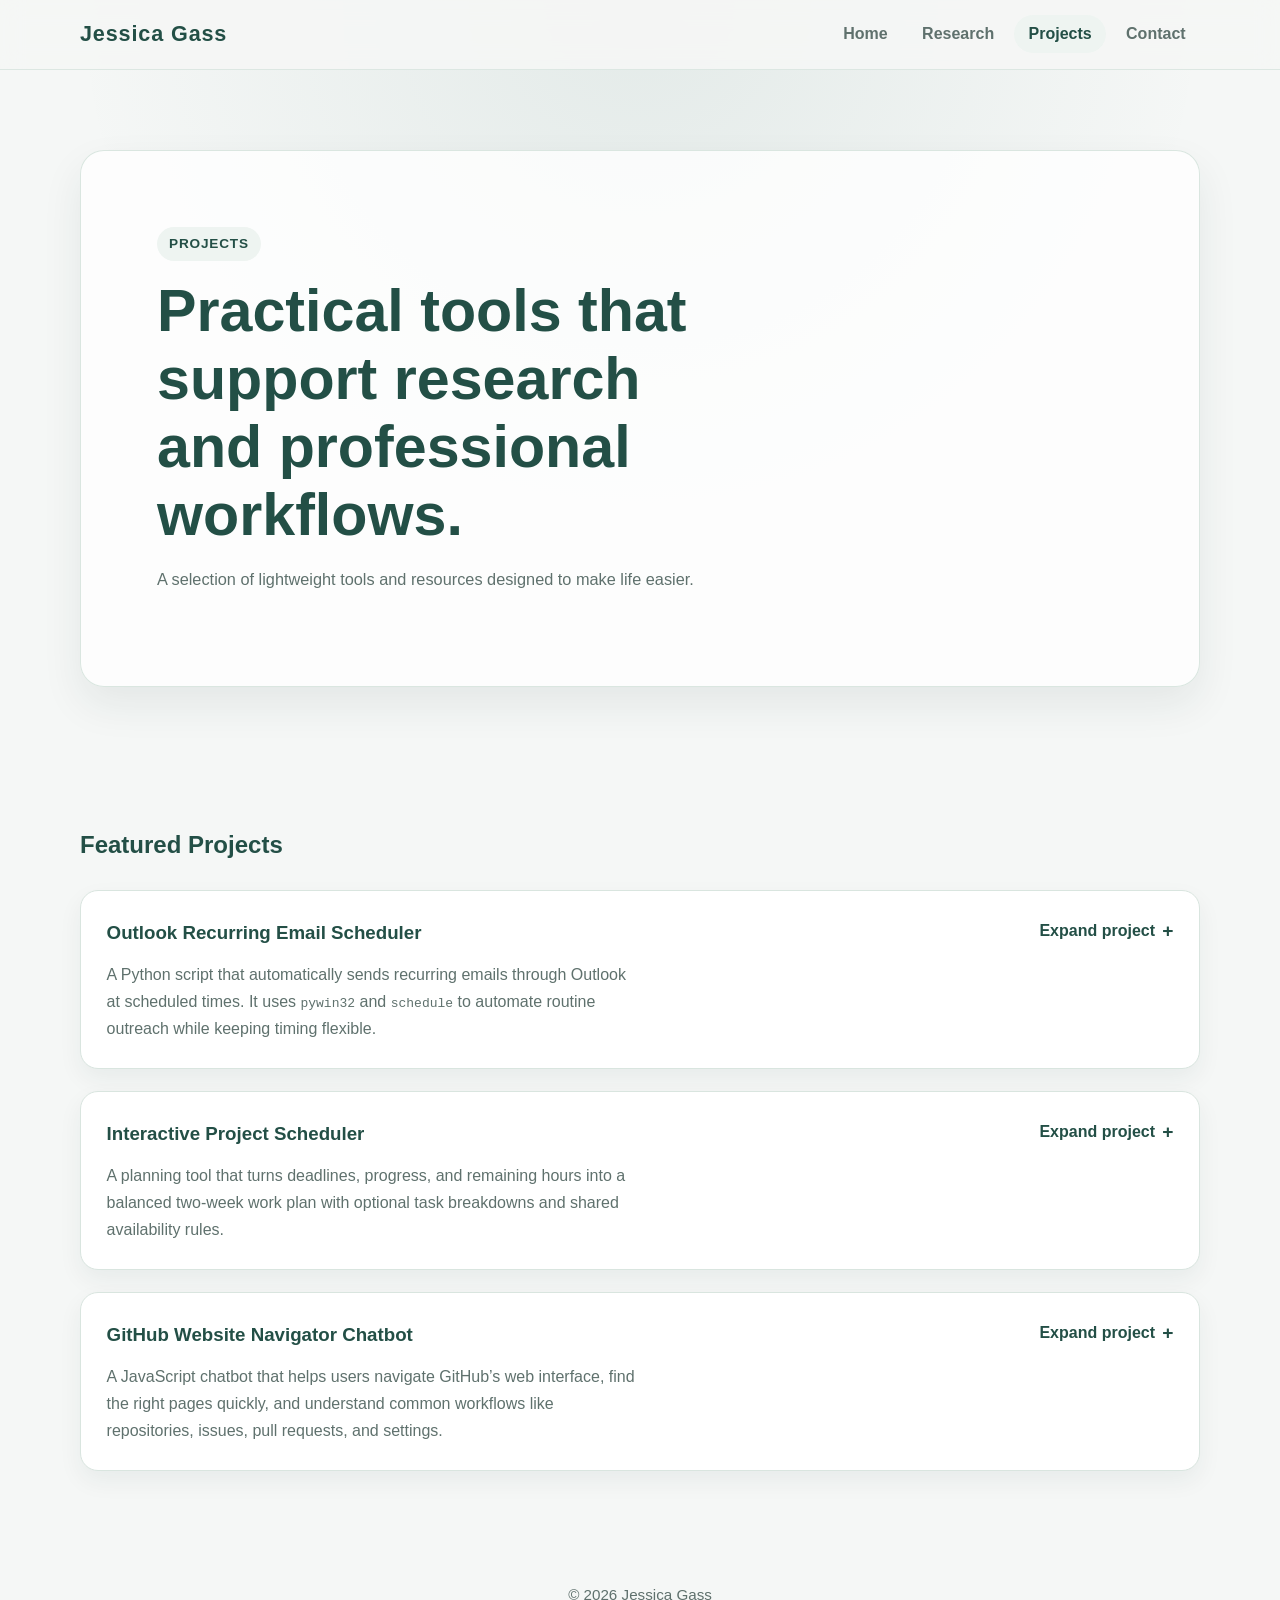
==== projects.html @ f466e1c6 "Replace volunteer chatbot with GitHub navigation chatbot" ====
<!DOCTYPE html>
<html lang="en">
<head>
  <meta charset="UTF-8">
  <meta name="viewport" content="width=device-width, initial-scale=1.0">
  <title>Jessica Gass | Projects</title>
  <link rel="stylesheet" href="styles.css">
</head>
<body>

  <header>
    <nav class="navbar">
      <h1 class="logo">Jessica Gass</h1>
      <ul class="nav-links">
        <li><a href="index.html">Home</a></li>
        <li><a href="research.html">Research</a></li>
        <li><a href="projects.html" class="active">Projects</a></li>
        <li><a href="index.html#contact">Contact</a></li>
      </ul>
    </nav>
  </header>

  <main>
    <section class="hero page-hero">
      <div class="section-inner">
        <div class="hero-panel">
          <span class="eyebrow">Projects</span>
          <h2>Practical tools that support research and professional workflows.</h2>
          <p>
            A selection of lightweight tools and resources designed to make life easier.
          </p>
        </div>
      </div>
    </section>

    <section class="highlights">
      <div class="section-inner">
        <h2>Featured Projects</h2>
        <div class="cards project-showcase">
          <details class="card project-card">
            <summary class="project-card-summary">
              <div>
                <h3>Outlook Recurring Email Scheduler</h3>
                <p>
                  A Python script that automatically sends recurring emails through Outlook at scheduled times. 
                  It uses <code>pywin32</code> and <code>schedule</code> to automate routine outreach while keeping timing flexible.
                </p>
              </div>
              <span class="project-card-toggle" aria-hidden="true">Expand project</span>
            </summary>

            <div class="project-card-body">
              <div class="inline-actions">
                <button class="button" id="download-btn">Download Code</button>
              </div>

              <details class="project-details">
                <summary>Instructions for full automation</summary>
                <ol>
                  <li>Open Task Scheduler.</li>
                  <li>Create a basic task.</li>
                  <li>Choose a trigger such as <em>At log on</em> or <em>Daily</em>.</li>
                  <li>Select <em>Start a program</em> as the action.</li>
                  <li>Set the program to <code>python.exe</code>.</li>
                  <li>Provide <code>C:\path\to\outlook_scheduler.py</code> as the argument.</li>
                  <li>Set <code>C:\path\to\</code> as the start-in directory.</li>
                </ol>
              </details>

              <details class="project-details">
                <summary>Scheduling options and adjustments</summary>
                <p>You can adjust when the script sends emails and who receives them:</p>
                <ul>
                  <li><strong>Daily at 9:00 AM:</strong> <code>schedule.every().day.at("09:00").do(send_outlook_email)</code></li>
                  <li><strong>Weekly:</strong> <code>schedule.every().monday.at("10:30").do(send_outlook_email)</code></li>
                  <li><strong>Every 2 hours:</strong> <code>schedule.every(2).hours.do(send_outlook_email)</code></li>
                  <li><strong>Multiple recipients:</strong> <code>mail.To = "a@example.com; b@example.com"</code></li>
                </ul>
              </details>
            </div>
          </details>
          <details class="card project-card scheduler-card">
            <summary class="project-card-summary">
              <div>
                <h3>Interactive Project Scheduler</h3>
                <p>
                  A planning tool that turns deadlines, progress, and remaining hours into a balanced two-week work plan with optional task breakdowns and shared availability rules.
                </p>
              </div>
              <span class="project-card-toggle" aria-hidden="true">Expand project</span>
            </summary>

            <div class="project-card-body scheduler-card-body">
              <div id="project-scheduler" class="panel scheduler-panel">
                <div class="scheduler-header">
                  <h2>Build a balanced project plan</h2>
                  <p class="lead">
                    Enter a deadline, progress, and total hours to spread the remaining work as evenly as possible across the days leading up to the deadline. Detailed step entries are optional.
                  </p>
                </div>

                <div class="scheduler-settings" aria-labelledby="scheduler-settings-title">
                  <div>
                    <h3 id="scheduler-settings-title">Shared availability settings</h3>
                    <p class="scheduler-settings-copy">Set these once and they will apply to every project you add to the schedule.</p>
                  </div>
                  <form id="scheduleSettingsForm" class="scheduler-form scheduler-settings-form">
                    <label>Rest Days (comma separated weekdays)
                      <input type="text" id="restDays" name="restDays" placeholder="Saturday, Sunday">
                    </label>
                    <label>Meeting-Heavy Days (comma separated weekdays)
                      <input type="text" id="meetingDays" name="meetingDays" placeholder="Monday, Wednesday">
                    </label>
                    <div class="inline-actions scheduler-form-full">
                      <button type="submit" class="button-secondary">Save Availability</button>
                    </div>
                  </form>
                </div>

                <form id="projectForm" class="scheduler-form">
                  <label>Project Name
                    <input type="text" id="projectName" name="projectName" required>
                  </label>
                  <label>Stage (0-100%)
                    <input type="number" id="projectStage" name="projectStage" min="0" max="100" required>
                  </label>
                  <label>Deadline
                    <input type="date" id="deadline" name="deadline" required>
                  </label>
                  <label>Importance (1-5)
                    <input type="number" id="importance" name="importance" min="1" max="5" required>
                  </label>
                  <label>Total Project Time (hours)
                    <input type="number" id="totalHours" name="totalHours" min="0.5" step="0.5" required>
                  </label>
                  <label class="scheduler-form-full">Optional Steps (comma separated, format Step:hours)
                    <input type="text" id="steps" name="steps" placeholder="Research:4, Draft:6, Revise:2">
                  </label>
                  <div class="inline-actions scheduler-form-full">
                    <button type="submit" class="button">Add Project</button>
                  </div>
                </form>

                <div class="scheduler-legend scheduler-form-full" aria-label="Scheduler day weights">
                  <span><strong>Rest days:</strong> no new work is assigned.</span>
                  <span><strong>Meeting-heavy days:</strong> lighter workloads receive about half-capacity assignments.</span>
                </div>

                <div class="schedule-actions">
                  <button type="button" class="button-secondary" id="saveScheduleBtn">Save Schedule</button>
                  <button type="button" class="button-secondary" id="downloadScheduleBtn">Download Schedule</button>
                  <button type="button" class="button-secondary" id="resetScheduleBtn">Reset Scheduler</button>
                </div>

                <div id="schedulerStatus" class="scheduler-status" aria-live="polite">
                  Add a project to generate a two-week task schedule.
                </div>
                <div id="calendar" class="cards scheduler-calendar" aria-live="polite"></div>
              </div>
            </div>
          </details>

          <details class="card project-card volunteer-chatbot-card">
            <summary class="project-card-summary">
              <div>
                <h3>GitHub Website Navigator Chatbot</h3>
                <p>
                  A JavaScript chatbot that helps users navigate GitHub’s web interface, find the right pages quickly, and understand common workflows like repositories, issues, pull requests, and settings.
                </p>
              </div>
              <span class="project-card-toggle" aria-hidden="true">Expand project</span>
            </summary>

            <div class="project-card-body volunteer-chatbot-body">
              <div class="panel volunteer-chatbot-panel">
                <h2>Ask the GitHub Navigator chatbot</h2>
                <p class="lead">
                  Ask where to click on GitHub.com for common tasks. The chatbot gives concise navigation steps and links to relevant GitHub pages and docs.
                </p>

                <div class="chatbox-shell" role="region" aria-label="GitHub Navigator Chat">
                  <div class="chatbox-header">
                    <span class="chatbox-indicator" aria-hidden="true"></span>
                    <div>
                      <p class="chatbox-title">GitHub Navigator</p>
                      <p class="chatbox-subtitle">Online now</p>
                    </div>
                  </div>

                  <div id="volunteerChatLog" class="volunteer-chat-log" aria-live="polite"></div>

                  <form id="volunteerChatForm" class="volunteer-chat-form">
                    <label for="volunteerChatInput" class="visually-hidden">Your message</label>
                    <input
                      id="volunteerChatInput"
                      name="volunteerChatInput"
                      type="text"
                      placeholder="Type your message..."
                      autocomplete="off"
                      required
                    >
                    <div class="inline-actions chatbox-actions">
                      <button type="submit" class="button">Send</button>
                      <button type="button" id="volunteerChatReset" class="button-secondary">Clear</button>
                    </div>
                  </form>
                  </div>
              </div>
            </div>
          </details>
        </div>
      </div>
    </section>
  </main>

  <footer>
    <div class="footer-inner">
      <p>© 2026 Jessica Gass</p>
    </div>
  </footer>

  <script>
    const code = `
python -m pip install pywin32 schedule
import win32com.client
import schedule
import time
from datetime import datetime

def send_outlook_email():
    try:
        outlook = win32com.client.Dispatch("Outlook.Application")
        mail = outlook.CreateItem(0)
        mail.To = "recipient@example.com"
        mail.CC = ""
        mail.Subject = "Scheduled Outlook Email"
        mail.Body = (
            "Hello,\n\n"
            "This is a recurring scheduled email sent via Python and Outlook.\n\n"
            f"Sent at: {datetime.now()}\n\n"
            "Best regards,"
        )
        mail.Send()
        print(f"Email sent successfully at {datetime.now()}")
    except Exception as e:
        print("Error sending email:", e)

schedule.every().day.at("09:00").do(send_outlook_email)
print("Outlook email scheduler started...")
while True:
    schedule.run_pending()
    time.sleep(30)
    `;

    const STORAGE_KEY = "jessica-project-scheduler";
    const DEFAULT_SETTINGS = {
      restDaysInput: "",
      meetingDaysInput: "",
      restDays: [],
      meetingDays: [],
    };

    const downloadBtn = document.getElementById("download-btn");
    const projectForm = document.getElementById("projectForm");
    const scheduleSettingsForm = document.getElementById("scheduleSettingsForm");
    const restDaysInput = document.getElementById("restDays");
    const meetingDaysInput = document.getElementById("meetingDays");
    const saveScheduleBtn = document.getElementById("saveScheduleBtn");
    const downloadScheduleBtn = document.getElementById("downloadScheduleBtn");
    const resetScheduleBtn = document.getElementById("resetScheduleBtn");
    const calendarEl = document.getElementById("calendar");
    const schedulerStatus = document.getElementById("schedulerStatus");
    const volunteerChatForm = document.getElementById("volunteerChatForm");
    const volunteerChatInput = document.getElementById("volunteerChatInput");
    const volunteerChatLog = document.getElementById("volunteerChatLog");
    const volunteerChatResetBtn = document.getElementById("volunteerChatReset");
    const MS_PER_DAY = 1000 * 60 * 60 * 24;
    const WEEKDAY_INDEX = {
      sunday: 0,
      sun: 0,
      monday: 1,
      mon: 1,
      tuesday: 2,
      tue: 2,
      tues: 2,
      wednesday: 3,
      wed: 3,
      thursday: 4,
      thu: 4,
      thurs: 4,
      friday: 5,
      fri: 5,
      saturday: 6,
      sat: 6,
    };

    let projects = [];
    let scheduleSettings = { ...DEFAULT_SETTINGS };
    let latestSchedule = [];
    let latestSummary = null;

    downloadBtn.addEventListener("click", () => {
      const blob = new Blob([code], { type: "text/x-python" });
      const url = URL.createObjectURL(blob);
      const a = document.createElement("a");
      a.href = url;
      a.download = "outlook_email_scheduler.py";
      document.body.appendChild(a);
      a.click();
      document.body.removeChild(a);
      URL.revokeObjectURL(url);
    });

    scheduleSettingsForm.addEventListener("submit", (event) => {
      event.preventDefault();
      applySettingsFromInputs();
      persistSchedulerState();
      renderCalendar();
    });

    projectForm.addEventListener("submit", (event) => {
      event.preventDefault();

      const name = document.getElementById("projectName").value.trim();
      const stage = Number(document.getElementById("projectStage").value);
      const deadline = document.getElementById("deadline").value;
      const importance = Number(document.getElementById("importance").value);
      const totalHours = Number(document.getElementById("totalHours").value);
      const stepsInput = document.getElementById("steps").value.trim();
      const parsedSteps = parseSteps(stepsInput, totalHours);

      projects.push({
        id: crypto.randomUUID(),
        name,
        stage,
        deadline,
        importance,
        totalHours,
        steps: parsedSteps,
      });

      projectForm.reset();
      persistSchedulerState();
      renderCalendar();
    });

    saveScheduleBtn.addEventListener("click", () => {
      persistSchedulerState();
      renderCalendar("Schedule saved in this browser.");
    });

    downloadScheduleBtn.addEventListener("click", () => {
      if (!latestSchedule.length || !latestSummary) {
        renderCalendar("Add at least one project before downloading the schedule.");
        return;
      }

      persistSchedulerState();
      downloadScheduleFile();
      renderCalendar("Schedule downloaded successfully.");
    });

    resetScheduleBtn.addEventListener("click", () => {
      resetScheduler();
    });

    const volunteerChatOpeners = [
      "Hey! I’m GitHub Navigator 👋 Ask me where to click on GitHub.com and I’ll map out the fastest path.",
      "Try prompts like: 'How do I open pull requests?', 'Where are repository settings?', or 'How can I find Actions logs?'.",
    ];

    const githubDocsHome = { label: "GitHub Docs", url: "https://docs.github.com" };
    const githubNavigatorKnowledge = [
      {
        keywords: ["repository", "repo", "code tab", "default branch"],
        answer: "Open a repository, then use the top tabs: Code, Issues, Pull requests, Actions, Projects, Security, and Insights.",
        paths: [
          { label: "Your repositories", url: "https://github.com/repositories" },
          { label: "Managing a repository", url: "https://docs.github.com/repositories" },
        ],
      },
      {
        keywords: ["issue", "issues", "bug", "ticket"],
        answer: "Go to the repository > Issues tab > New issue. You can apply labels, assignees, milestones, and templates from the sidebar.",
        paths: [
          { label: "Issues quickstart", url: "https://docs.github.com/issues/tracking-your-work-with-issues/quickstart" },
          { label: "GitHub Issues", url: "https://github.com/issues" },
        ],
      },
      {
        keywords: ["pull request", "pr", "merge"],
        answer: "Open your repo > Pull requests > New pull request, choose base/compare branches, then create and review checks before merging.",
        paths: [
          { label: "Creating a pull request", url: "https://docs.github.com/pull-requests/collaborating-with-pull-requests/proposing-changes-to-your-work-with-pull-requests/creating-a-pull-request" },
          { label: "Pull requests dashboard", url: "https://github.com/pulls" },
        ],
      },
      {
        keywords: ["actions", "workflow", "ci", "logs", "run"],
        answer: "Use the Actions tab inside a repository to view workflow runs, open a run, and inspect each job’s logs and artifacts.",
        paths: [
          { label: "GitHub Actions docs", url: "https://docs.github.com/actions" },
          { label: "Actions dashboard", url: "https://github.com/actions" },
        ],
      },
      {
        keywords: ["branch", "branches", "create branch", "switch branch"],
        answer: "In the repo Code tab, click the branch selector near the file list, then create or switch branches from the dropdown.",
        paths: [
          { label: "About branches", url: "https://docs.github.com/repositories/configuring-branches-and-merges-in-your-repository/managing-branches-in-your-repository/about-branches" },
        ],
      },
      {
        keywords: ["settings", "permissions", "collaborator", "access", "teams"],
        answer: "Go to the repository > Settings. For access control, open Collaborators & teams (or Manage access depending on repo type).",
        paths: [
          { label: "Repository settings", url: "https://docs.github.com/repositories/managing-your-repositorys-settings-and-features" },
        ],
      },
      {
        keywords: ["profile", "account", "avatar", "bio"],
        answer: "Click your profile photo (top-right) to open account menus. Visit Your profile to edit your bio, pinned repos, and activity overview.",
        paths: [
          { label: "Your profile", url: "https://github.com/settings/profile" },
          { label: "Personal settings", url: "https://github.com/settings" },
        ],
      },
      {
        keywords: ["notification", "notifications", "watch", "inbox"],
        answer: "Use the Notifications inbox to track mentions, reviews, and subscribed updates. Filter by reason to reduce noise.",
        paths: [
          { label: "Notifications inbox", url: "https://github.com/notifications" },
          { label: "Notifications docs", url: "https://docs.github.com/account-and-profile/managing-subscriptions-and-notifications-on-github" },
        ],
      },
    ];

    function createVolunteerReply(text, sources = [], actions = []) {
      return { text, sources, actions };
    }

    function appendVolunteerChatMessage(role, content) {
      const message = document.createElement("div");
      message.className = `volunteer-chat-message ${role}`;
      const roleLabel = role === "bot" ? "GitHub Navigator" : "You";

      const author = document.createElement("span");
      author.className = "volunteer-chat-author";
      author.textContent = roleLabel;

      const body = document.createElement("p");
      body.className = "volunteer-chat-text";
      const payload = typeof content === "string" ? createVolunteerReply(content) : content;
      body.textContent = payload.text;

      message.append(author, body);

      if (role === "bot" && payload.actions?.length) {
        const opportunityList = document.createElement("ul");
        opportunityList.className = "volunteer-opportunity-links";

        payload.actions.forEach((action, index) => {
          const item = document.createElement("li");
          item.textContent = `${index + 1}) ${action}`;
          opportunityList.appendChild(item);
        });

        message.append(opportunityList);
      }

      if (role === "bot" && payload.sources?.length) {
        const sourceWrapper = document.createElement("p");
        sourceWrapper.className = "volunteer-chat-text";
        sourceWrapper.append("Source: ");

        payload.sources.forEach((source, index) => {
          const link = document.createElement("a");
          link.href = source.url;
          link.target = "_blank";
          link.rel = "noopener noreferrer";
          link.textContent = source.label;
          sourceWrapper.append(link);

          if (index < payload.sources.length - 1) {
            sourceWrapper.append(", ");
          }
        });

        message.append(sourceWrapper);
      }
      volunteerChatLog.appendChild(message);
      volunteerChatLog.scrollTop = volunteerChatLog.scrollHeight;
    }

    function getVolunteerBotReply(question) {
      const input = question.toLowerCase();
      const matches = githubNavigatorKnowledge.filter((entry) =>
        entry.keywords.some((keyword) => input.includes(keyword))
      );
      const sourceLinks = buildGitHubSources(input, matches);

      if (!matches.length) {
        return createVolunteerReply(
          "I can help you navigate GitHub.com. Tell me your goal (for example: open issues, create a PR, find Actions logs, edit profile, or manage repository settings).",
          [githubDocsHome, ...sourceLinks],
          [
            "Open github.com and sign in.",
            "Use the top search bar to locate the repository or user.",
            "Use repository tabs (Code, Issues, Pull requests, Actions, Settings) to complete your task.",
          ]
        );
      }

      return createVolunteerReply(
        matches.map((entry) => entry.answer).join(" "),
        sourceLinks,
        buildGitHubActionSteps(input, matches[0])
      );
    }

    function buildGitHubActionSteps(input, match) {
      const repoHint = extractRepoHint(input);
      const repoStep = repoHint
        ? `Open repository: ${repoHint}.`
        : "Open the target repository from search or your profile.";

      const baseSteps = [
        "Sign in at github.com.",
        repoStep,
      ];

      if (!match) {
        return [...baseSteps, "Use the tab that matches your task (Issues, Pull requests, Actions, or Settings)."];
      }

      if (match.keywords.includes("issue")) {
        return [...baseSteps, "Open the Issues tab.", "Click New issue and complete the template."];
      }
      if (match.keywords.includes("pull request")) {
        return [...baseSteps, "Open Pull requests.", "Click New pull request and choose base/compare branches."];
      }
      if (match.keywords.includes("actions")) {
        return [...baseSteps, "Open Actions.", "Select a workflow run to inspect job logs."];
      }
      if (match.keywords.includes("settings")) {
        return [...baseSteps, "Open Settings.", "Choose the specific settings section from the left sidebar."];
      }
      return [...baseSteps, "Use the appropriate repository tab to continue the workflow."];
    }

    function buildGitHubSources(input, matches) {
      const searchText = normalizeSearchTerms(input);
      const repoHint = extractRepoHint(input);
      const encodedSearch = encodeURIComponent(repoHint || searchText);
      const links = [
        githubDocsHome,
        { label: "GitHub Search", url: `https://github.com/search?q=${encodedSearch}&type=repositories` },
      ];

      matches.forEach((match) => {
        (match.paths || []).forEach((path) => {
          if (!links.some((existing) => existing.url === path.url)) {
            links.push(path);
          }
        });
      });

      return links;
    }

    function normalizeSearchTerms(rawQuestion) {
      const cleaned = (rawQuestion || "")
        .toLowerCase()
        .replace(/[^a-z0-9\s]/g, " ")
        .replace(/\s+/g, " ")
        .trim();
      return cleaned || "github navigation";
    }

    function extractRepoHint(input) {
      const locationPattern = /\b(?:repo|repository)\s+([a-z0-9._-]+\/[a-z0-9._-]+)\b/i;
      const match = input.match(locationPattern);
      return match ? match[1].trim().replace(/\s+/g, " ") : "";
    }

    function resetVolunteerChat() {
      volunteerChatLog.innerHTML = "";
      volunteerChatOpeners.forEach((message) => appendVolunteerChatMessage("bot", message));
    }

    volunteerChatForm.addEventListener("submit", (event) => {
      event.preventDefault();
      const question = volunteerChatInput.value.trim();

      if (!question) {
        return;
      }

      appendVolunteerChatMessage("user", question);
      appendVolunteerChatMessage("bot", getVolunteerBotReply(question));
      volunteerChatInput.value = "";
      volunteerChatInput.focus();
    });

    volunteerChatResetBtn.addEventListener("click", () => {
      resetVolunteerChat();
      volunteerChatInput.focus();
    });

    function parseWeekdays(value) {
      if (!value) {
        return [];
      }

      return [...new Set(value
        .split(",")
        .map((entry) => WEEKDAY_INDEX[entry.trim().toLowerCase()])
        .filter((day) => Number.isInteger(day)))];
    }

    function applySettingsFromInputs() {
      const normalizedRestDays = parseWeekdays(restDaysInput.value.trim());
      const normalizedMeetingDays = parseWeekdays(meetingDaysInput.value.trim())
        .filter((day) => !normalizedRestDays.includes(day));

      scheduleSettings = {
        restDaysInput: restDaysInput.value.trim(),
        meetingDaysInput: meetingDaysInput.value.trim(),
        restDays: normalizedRestDays,
        meetingDays: normalizedMeetingDays,
      };
    }

    function parseSteps(stepsInput, totalHours) {
      if (!stepsInput) {
        return [{ id: crypto.randomUUID(), desc: "General project work", time: totalHours, completed: false }];
      }

      const parsed = stepsInput
        .split(",")
        .map((entry) => {
          const [desc, time] = entry.split(":");
          return {
            id: crypto.randomUUID(),
            desc: (desc || "Planning task").trim(),
            time: Math.max(Number(time) || 0, 0),
            completed: false,
          };
        })
        .filter((step) => step.desc);

      const totalStepHours = parsed.reduce((sum, step) => sum + step.time, 0);

      if (!parsed.length || totalStepHours <= 0) {
        return [{ id: crypto.randomUUID(), desc: "General project work", time: totalHours, completed: false }];
      }

      return parsed;
    }

    function prioritizeProjects() {
      const today = startOfDay(new Date());

      return projects
        .map((project) => {
          const deadlineDate = startOfDay(new Date(`${project.deadline}T00:00:00`));
          const remainingHours = roundHours(project.totalHours * ((100 - project.stage) / 100));
          const completionBoost = 1 + (project.stage / 100);
          const urgencyDays = Math.max(Math.ceil((deadlineDate - today) / MS_PER_DAY) + 1, 1);
          const urgencyBoost = 1 / urgencyDays;
          const availableDays = buildEligibleDays(today, deadlineDate).filter((day) => day.weight > 0);
          const availableWeight = roundHours(availableDays.reduce((sum, day) => sum + day.weight, 0));
          const capacityPressure = availableWeight > 0 ? remainingHours / availableWeight : Number.POSITIVE_INFINITY;
          const priorityScore = roundHours(
            (project.importance * 5) +
            (completionBoost * 4) +
            (urgencyBoost * 30) +
            (capacityPressure * 6)
          );

          return {
            ...project,
            deadlineDate,
            urgencyDays,
            remainingHours,
            availableDays,
            availableWeight,
            priorityScore,
          };
        })
        .sort((a, b) => b.priorityScore - a.priorityScore);
    }

    function buildEligibleDays(today, deadlineDate) {
      const effectiveDeadline = deadlineDate < today ? today : deadlineDate;
      const days = [];

      for (let cursor = new Date(today); cursor <= effectiveDeadline; cursor = new Date(cursor.getTime() + MS_PER_DAY)) {
        const date = startOfDay(cursor);
        const weekday = date.getDay();
        const isRestDay = scheduleSettings.restDays.includes(weekday);
        const isMeetingDay = !isRestDay && scheduleSettings.meetingDays.includes(weekday);

        days.push({
          date,
          weight: isRestDay ? 0 : isMeetingDay ? 0.5 : 1,
          isRestDay,
          isMeetingDay,
        });
      }

      return days;
    }

    function startOfDay(date) {
      const copy = new Date(date);
      copy.setHours(0, 0, 0, 0);
      return copy;
    }

    function roundHours(value) {
      return Math.round(value * 100) / 100;
    }

    function formatHours(value) {
      return Number.isInteger(value) ? `${value}` : value.toFixed(2).replace(/0+$/, "").replace(/\.$/, "");
    }

    function formatDate(date) {
      return date.toLocaleDateString(undefined, {
        weekday: "short",
        month: "short",
        day: "numeric",
      });
    }

    function buildSchedule(sortedProjects) {
      const today = startOfDay(new Date());
      const schedule = Array.from({ length: 14 }, (_, offset) => ({
        date: startOfDay(new Date(today.getTime() + (offset * MS_PER_DAY))),
        tasks: [],
        notes: [],
      }));

      sortedProjects.forEach((project) => {
        if (project.remainingHours <= 0) {
          return;
        }

        if (!project.availableDays.length) {
          return;
        }

        const scheduleByDay = new Map(schedule.map((day) => [day.date.getTime(), day]));
        const weightedDays = project.availableDays.filter((day) => day.weight > 0 && scheduleByDay.has(day.date.getTime()));
        const allVisibleDays = buildEligibleDays(today, project.deadlineDate).filter((day) => scheduleByDay.has(day.date.getTime()));

        allVisibleDays.forEach((day) => {
          const target = scheduleByDay.get(day.date.getTime());
          if (!target) {
            return;
          }

          if (day.isRestDay && !target.notes.includes("Rest day")) {
            target.notes.push("Rest day");
          } else if (day.isMeetingDay && !target.notes.includes("Meeting-heavy day")) {
            target.notes.push("Meeting-heavy day");
          }
        });

        if (!weightedDays.length) {
          const lastVisibleDay = allVisibleDays[allVisibleDays.length - 1];
          if (lastVisibleDay) {
            const target = scheduleByDay.get(lastVisibleDay.date.getTime());
            target?.notes.push(`${project.name}: No working time available before the deadline.`);
          }
          return;
        }

        const openSteps = project.steps.filter((step) => !step.completed);
        const fallbackSteps = openSteps.length
          ? openSteps
          : [{ id: `${project.id}-remaining`, desc: "General project work", time: project.totalHours, completed: false }];
        const totalOpenWeight = fallbackSteps.reduce((sum, step) => sum + (step.time || 1), 0) || fallbackSteps.length;

        const stepQueues = fallbackSteps.map((step) => ({
          stepId: step.id,
          desc: step.desc,
          remaining: roundHours(project.remainingHours * ((step.time || 1) / totalOpenWeight)),
          completed: step.completed,
        }));

        normalizeStepQueue(stepQueues, project.remainingHours);

        const totalWeight = weightedDays.reduce((sum, day) => sum + day.weight, 0);
        const dayAllocations = weightedDays.map((day) => ({
          ...day,
          plannedHours: roundHours((project.remainingHours * day.weight) / totalWeight),
        }));
        normalizeDayAllocations(dayAllocations, project.remainingHours);

        dayAllocations.forEach((day) => {
          const scheduleDay = scheduleByDay.get(day.date.getTime());
          if (!scheduleDay || day.plannedHours <= 0) {
            return;
          }

          let remainingForDay = day.plannedHours;

          while (remainingForDay > 0.001) {
            const nextStep = stepQueues.find((step) => step.remaining > 0.001);
            if (!nextStep) {
              break;
            }

            const allocation = roundHours(Math.min(nextStep.remaining, remainingForDay));
            scheduleDay.tasks.push({
              projectId: project.id,
              stepId: nextStep.stepId,
              label: `${project.name}: ${nextStep.desc}`,
              hours: allocation,
              completed: nextStep.completed,
            });

            nextStep.remaining = roundHours(nextStep.remaining - allocation);
            remainingForDay = roundHours(remainingForDay - allocation);
          }
        });

        const remainingUnscheduled = roundHours(stepQueues.reduce((sum, step) => sum + step.remaining, 0));
        if (remainingUnscheduled > 0.001) {
          const finalDay = scheduleByDay.get(weightedDays[weightedDays.length - 1].date.getTime());
          finalDay?.notes.push(`${project.name}: ${formatHours(remainingUnscheduled)}h could not be scheduled before the deadline.`);
        }
      });

      return schedule;
    }

    function normalizeStepQueue(stepQueues, targetHours) {
      const assigned = roundHours(stepQueues.reduce((sum, step) => sum + step.remaining, 0));
      let delta = roundHours(targetHours - assigned);
      let index = 0;

      while (Math.abs(delta) > 0.001 && stepQueues.length) {
        const step = stepQueues[index % stepQueues.length];
        const adjustment = Math.min(0.01, Math.abs(delta));

        if (delta > 0) {
          step.remaining = roundHours(step.remaining + adjustment);
          delta = roundHours(delta - adjustment);
        } else if (step.remaining >= adjustment) {
          step.remaining = roundHours(step.remaining - adjustment);
          delta = roundHours(delta + adjustment);
        }

        index += 1;
      }
    }

    function normalizeDayAllocations(dayAllocations, targetHours) {
      const assigned = roundHours(dayAllocations.reduce((sum, day) => sum + day.plannedHours, 0));
      let delta = roundHours(targetHours - assigned);
      let index = 0;

      while (Math.abs(delta) > 0.001 && dayAllocations.length) {
        const day = dayAllocations[index % dayAllocations.length];
        const adjustment = Math.min(0.01, Math.abs(delta));

        if (delta > 0) {
          day.plannedHours = roundHours(day.plannedHours + adjustment);
          delta = roundHours(delta - adjustment);
        } else if (day.plannedHours >= adjustment) {
          day.plannedHours = roundHours(day.plannedHours - adjustment);
          delta = roundHours(delta + adjustment);
        }

        index += 1;
      }
    }

    function toggleTask(projectId, stepId) {
      const project = projects.find((item) => item.id === projectId);
      if (!project) {
        return;
      }

      const step = project.steps.find((item) => item.id === stepId);
      if (!step) {
        return;
      }

      step.completed = !step.completed;
      persistSchedulerState();
      renderCalendar();
    }

    function buildStatusMessage(summary, flashMessage = "") {
      const baseMessage = summary
        ? `${summary.projectCount} project${summary.projectCount === 1 ? "" : "s"} scheduled with ${formatHours(summary.totalRemaining)} remaining hour${summary.totalRemaining === 1 ? "" : "s"} planned before each deadline. ${summary.constrainedProjects.length ? `${summary.constrainedProjects.length} project${summary.constrainedProjects.length === 1 ? " is" : "s are"} capacity-constrained by meeting-heavy or rest-day settings.` : ""}`.trim()
        : "Add a project to generate a two-week task schedule.";

      return flashMessage ? `${flashMessage} ${baseMessage}` : baseMessage;
    }

    function renderCalendar(flashMessage = "") {
      calendarEl.innerHTML = "";

      if (!projects.length) {
        latestSchedule = [];
        latestSummary = null;
        schedulerStatus.textContent = buildStatusMessage(null, flashMessage);
        return;
      }

      const sortedProjects = prioritizeProjects();
      const totalRemaining = roundHours(sortedProjects.reduce((sum, project) => sum + project.remainingHours, 0));
      const schedule = buildSchedule(sortedProjects);
      const constrainedProjects = sortedProjects.filter((project) => project.availableWeight < project.remainingHours && project.remainingHours > 0);

      latestSchedule = schedule;
      latestSummary = {
        projectCount: projects.length,
        totalRemaining,
        constrainedProjects,
      };

      schedulerStatus.textContent = buildStatusMessage(latestSummary, flashMessage);

      schedule.forEach((day) => {
        const dayEl = document.createElement("article");
        dayEl.className = "card schedule-day";

        const heading = document.createElement("strong");
        heading.className = "schedule-day-title";
        heading.textContent = formatDate(day.date);
        dayEl.appendChild(heading);

        const totalDayHours = roundHours(day.tasks.reduce((sum, task) => sum + task.hours, 0));
        const subheading = document.createElement("p");
        subheading.className = "schedule-day-hours";
        subheading.textContent = day.tasks.length
          ? `${formatHours(totalDayHours)} hour${totalDayHours === 1 ? "" : "s"} planned`
          : "No planned work.";
        dayEl.appendChild(subheading);

        if (day.notes.length) {
          const notes = document.createElement("ul");
          notes.className = "schedule-notes";
          day.notes.forEach((note) => {
            const item = document.createElement("li");
            item.textContent = note;
            notes.appendChild(item);
          });
          dayEl.appendChild(notes);
        }

        if (!day.tasks.length) {
          const emptyState = document.createElement("p");
          emptyState.className = "schedule-empty";
          emptyState.textContent = "No scheduled steps.";
          dayEl.appendChild(emptyState);
        } else {
          day.tasks.forEach((task) => {
            const taskEl = document.createElement("button");
            taskEl.type = "button";
            taskEl.className = "task-pill";
            taskEl.textContent = `${task.label} (${formatHours(task.hours)}h)`;
            taskEl.setAttribute("aria-pressed", String(task.completed));
            taskEl.addEventListener("click", () => toggleTask(task.projectId, task.stepId));

            if (task.completed) {
              taskEl.classList.add("completed");
            }

            dayEl.appendChild(taskEl);
          });
        }

        calendarEl.appendChild(dayEl);
      });
    }

    function persistSchedulerState() {
      const state = {
        settings: {
          restDaysInput: scheduleSettings.restDaysInput,
          meetingDaysInput: scheduleSettings.meetingDaysInput,
        },
        projects,
      };

      localStorage.setItem(STORAGE_KEY, JSON.stringify(state));
    }

    function resetScheduler() {
      projects = [];
      scheduleSettings = { ...DEFAULT_SETTINGS };
      latestSchedule = [];
      latestSummary = null;
      projectForm.reset();
      scheduleSettingsForm.reset();
      applySettingsFromInputs();
      localStorage.removeItem(STORAGE_KEY);
      renderCalendar("Scheduler reset. Add a project to build a new plan.");
    }

    function restoreSchedulerState() {
      const savedState = localStorage.getItem(STORAGE_KEY);
      if (!savedState) {
        applySettingsFromInputs();
        return;
      }

      try {
        const parsedState = JSON.parse(savedState);
        const savedSettings = parsedState.settings || {};
        projects = Array.isArray(parsedState.projects) ? parsedState.projects : [];
        restDaysInput.value = savedSettings.restDaysInput || "";
        meetingDaysInput.value = savedSettings.meetingDaysInput || "";
        applySettingsFromInputs();
      } catch (error) {
        projects = [];
        restDaysInput.value = "";
        meetingDaysInput.value = "";
        applySettingsFromInputs();
      }
    }

    function buildDownloadContents() {
      const availability = [
        `Rest days: ${scheduleSettings.restDaysInput || "None"}`,
        `Meeting-heavy days: ${scheduleSettings.meetingDaysInput || "None"}`,
      ];

      const projectSummary = projects.length
        ? projects.map((project) => `- ${project.name} | deadline ${project.deadline} | ${formatHours(roundHours(project.totalHours * ((100 - project.stage) / 100)))}h remaining`).join("\n")
        : "No projects saved.";

      const scheduleLines = latestSchedule.map((day) => {
        const taskLines = day.tasks.length
          ? day.tasks.map((task) => `  - ${task.label} (${formatHours(task.hours)}h${task.completed ? ", completed" : ""})`).join("\n")
          : "  - No scheduled steps.";
        const noteLines = day.notes.length
          ? `\n  Notes: ${day.notes.join("; ")}`
          : "";

        return `${formatDate(day.date)}\n${taskLines}${noteLines}`;
      }).join("\n\n");

      return [
        "Jessica Gass Project Schedule",
        "",
        ...availability,
        "",
        "Projects:",
        projectSummary,
        "",
        "Two-week schedule:",
        scheduleLines,
      ].join("\n");
    }

    function downloadScheduleFile() {
      const blob = new Blob([buildDownloadContents()], { type: "text/plain;charset=utf-8" });
      const url = URL.createObjectURL(blob);
      const link = document.createElement("a");
      link.href = url;
      link.download = "project-schedule.txt";
      document.body.appendChild(link);
      link.click();
      document.body.removeChild(link);
      URL.revokeObjectURL(url);
    }

    restoreSchedulerState();
    renderCalendar(projects.length ? "Saved schedule restored." : "");
    resetVolunteerChat();
  </script>

</body>
</html>
---- styles.css ----
:root {
  --bg: #f5f7f6;
  --surface: #ffffff;
  --surface-alt: #eef4f1;
  --text: #1f2d2a;
  --muted: #5f716d;
  --primary: #2f6b5f;
  --primary-dark: #234f46;
  --border: #d9e5df;
  --shadow: 0 18px 40px rgba(25, 51, 45, 0.08);
  --shadow-soft: 0 10px 24px rgba(25, 51, 45, 0.06);
  --radius: 18px;
  --max-width: 1120px;
}

* {
  box-sizing: border-box;
}

html {
  scroll-behavior: smooth;
}

body {
  margin: 0;
  font-family: Inter, "Segoe UI", Arial, Helvetica, sans-serif;
  line-height: 1.7;
  color: var(--text);
  background:
    radial-gradient(circle at top, rgba(47, 107, 95, 0.09), transparent 32%),
    var(--bg);
}

a {
  color: var(--primary);
}

img {
  max-width: 100%;
}

header {
  position: sticky;
  top: 0;
  z-index: 10;
  backdrop-filter: blur(12px);
  background: rgba(245, 247, 246, 0.9);
  border-bottom: 1px solid rgba(217, 229, 223, 0.9);
}

.navbar,
.section-inner,
.footer-inner {
  width: min(calc(100% - 2rem), var(--max-width));
  margin: 0 auto;
}

.navbar {
  display: flex;
  justify-content: space-between;
  align-items: center;
  gap: 1rem;
  padding: 1rem 0;
}

.logo {
  margin: 0;
  color: var(--primary-dark);
  font-size: 1.35rem;
  letter-spacing: 0.04em;
}

.nav-links {
  list-style: none;
  display: flex;
  flex-wrap: wrap;
  gap: 0.35rem;
  margin: 0;
  padding: 0;
}

.nav-links a {
  text-decoration: none;
  color: var(--muted);
  font-weight: 600;
  padding: 0.65rem 0.9rem;
  border-radius: 999px;
  transition: background-color 0.2s ease, color 0.2s ease;
}

.nav-links a:hover,
.nav-links a.active {
  background: var(--surface-alt);
  color: var(--primary-dark);
}

section {
  padding: 4.5rem 0;
}

.section-inner {
  background: transparent;
}

.hero {
  padding-top: 5rem;
}

.hero-panel,
.panel {
  background: rgba(255, 255, 255, 0.78);
  border: 1px solid rgba(217, 229, 223, 0.95);
  border-radius: calc(var(--radius) + 6px);
  box-shadow: var(--shadow);
}

.hero-panel {
  padding: clamp(2.5rem, 6vw, 4.75rem);
}

.eyebrow {
  display: inline-block;
  margin-bottom: 1rem;
  padding: 0.35rem 0.75rem;
  border-radius: 999px;
  background: var(--surface-alt);
  color: var(--primary-dark);
  font-size: 0.85rem;
  font-weight: 700;
  letter-spacing: 0.06em;
  text-transform: uppercase;
}

.hero-grid,
.split-grid {
  display: grid;
  gap: 2rem;
  align-items: center;
}

.hero-grid {
  grid-template-columns: minmax(0, 1.5fr) minmax(260px, 0.9fr);
}

.hero h2,
section h2 {
  margin: 0 0 1rem;
  color: var(--primary-dark);
  line-height: 1.15;
}

.hero h2 {
  font-size: clamp(2.25rem, 5vw, 3.7rem);
  max-width: 12ch;
}

.hero p,
.lead,
.section-copy {
  max-width: 70ch;
  color: var(--muted);
  font-size: 1.02rem;
}

.page-hero h2 {
  max-width: 18ch;
}

.page-hero p {
  max-width: 78ch;
}

.tight-follow {
  padding-top: 3.5rem;
}

.hero-actions,
.inline-actions {
  display: flex;
  flex-wrap: wrap;
  gap: 0.9rem;
  margin-top: 1.75rem;
}

.button,
.button-secondary {
  display: inline-flex;
  align-items: center;
  justify-content: center;
  gap: 0.5rem;
  padding: 0.9rem 1.3rem;
  border-radius: 999px;
  border: 1px solid transparent;
  font-weight: 700;
  text-decoration: none;
  cursor: pointer;
  transition: transform 0.2s ease, box-shadow 0.2s ease, background-color 0.2s ease;
}

.button {
  background: var(--primary);
  color: #fff;
  box-shadow: var(--shadow-soft);
}

.button:hover,
.button-secondary:hover {
  transform: translateY(-1px);
}

.button:hover {
  background: var(--primary-dark);
}

.button-secondary {
  background: transparent;
  color: var(--primary-dark);
  border-color: var(--border);
}

.hero-card,
.stat-card,
.card,
.list-card {
  background: var(--surface);
  border: 1px solid var(--border);
  border-radius: var(--radius);
  box-shadow: var(--shadow-soft);
}

.hero-card {
  padding: 1.75rem;
}

.stat-list {
  display: grid;
  gap: 1rem;
  margin-top: 1.5rem;
}

.stat-card strong {
  display: block;
  color: var(--primary-dark);
  font-size: 1.8rem;
  line-height: 1;
}

.stat-card {
  padding: 1rem 1.1rem;
}

.about .panel,
.contact .panel,
.content-panel {
  padding: clamp(2rem, 4vw, 3rem);
}

.cards {
  display: grid;
  grid-template-columns: repeat(auto-fit, minmax(240px, 1fr));
  gap: 1.4rem;
  margin-top: 2rem;
}

.card {
  padding: 1.6rem;
  text-align: left;
  transition: transform 0.2s ease, box-shadow 0.2s ease, border-color 0.2s ease;
}

.card:hover {
  transform: translateY(-4px);
  box-shadow: var(--shadow);
  border-color: rgba(47, 107, 95, 0.25);
}

.card h3,
.card h4 {
  margin-top: 0;
  margin-bottom: 0.75rem;
  color: var(--primary-dark);
}

.card p,
.card ol,
.card ul,
.list-card li,
.publication-list li,
.presentation-list li {
  margin: 0;
  color: var(--muted);
}

.card ol,
.card ul,
.publication-list,
.presentation-list,
.compact-list {
  padding-left: 1.2rem;
}

.publication-list,
.presentation-list,
.compact-list {
  display: grid;
  gap: 1rem;
}

.project-details {
  margin-top: 1rem;
  border: 1px solid var(--border);
  border-radius: 14px;
  background-color: var(--surface-alt);
  overflow: hidden;
}

.project-details summary {
  cursor: pointer;
  padding: 1rem 1.2rem;
  font-weight: 700;
  color: var(--primary-dark);
  list-style: none;
}

.contact-grid {
  display: grid;
  grid-template-columns: repeat(auto-fit, minmax(220px, 1fr));
  gap: 1rem;
  margin-top: 1rem;
}

.project-details summary::after {
  content: "+";
  float: right;
  font-size: 1.15rem;
}

.contact-item span {
  display: block;
  margin-bottom: 0.2rem;
  color: var(--accent);
  font-size: 0.8rem;
  font-weight: 700;
  letter-spacing: 0.08em;
  text-transform: uppercase;
}

.project-details ol,
.project-details p,
.project-details ul {
  padding: 0 1.2rem 1.2rem;
}

.contact-grid {
  display: grid;
  grid-template-columns: repeat(auto-fit, minmax(220px, 1fr));
  gap: 1rem;
  margin-top: 1.5rem;
  text-align: left;
}

.contact-item {
  padding: 1.1rem 1.2rem;
  background: var(--surface);
  border: 1px solid var(--border);
  border-radius: 14px;
}

.contact-item span {
  display: block;
  margin-bottom: 0.35rem;
  font-size: 0.85rem;
  font-weight: 700;
  letter-spacing: 0.05em;
  text-transform: uppercase;
  color: var(--primary);
}

.linkedin-button {
  margin-top: 0.25rem;
}

footer {
  padding: 1.5rem 0 2rem;
}

.footer-inner {
  color: var(--muted);
  text-align: center;
  font-size: 0.95rem;
}

@media (max-width: 820px) {
  .navbar,
  .hero-grid {
    grid-template-columns: 1fr;
  }

  .navbar {
    flex-direction: column;
    align-items: flex-start;
  }

  .hero h2 {
    max-width: none;
  }
}

@media (max-width: 560px) {
  section {
    padding: 3.5rem 0;
  }

  .hero-panel,
  .content-panel,
  .about .panel,
  .contact .panel {
    padding: 1.5rem;
  }

  .nav-links {
    gap: 0.2rem;
  }

  .nav-links a {
    padding: 0.55rem 0.75rem;
  }
}

.project-showcase {
  align-items: stretch;
  grid-template-columns: minmax(0, 1fr);
}

.project-card {
  padding: 0;
  overflow: hidden;
}

.project-card-summary {
  display: flex;
  align-items: flex-start;
  justify-content: space-between;
  gap: 1rem;
  padding: 1.6rem;
  cursor: pointer;
  list-style: none;
}

.project-card-summary::-webkit-details-marker {
  display: none;
}

.project-card-summary p {
  max-width: 60ch;
}

.project-card-toggle {
  display: inline-flex;
  align-items: center;
  gap: 0.45rem;
  white-space: nowrap;
  color: var(--primary-dark);
  font-weight: 700;
}

.project-card-toggle::after {
  content: "+";
  font-size: 1.2rem;
  line-height: 1;
}

.project-card[open] .project-card-toggle::after {
  content: "−";
}

.project-card[open] .project-card-toggle {
  color: var(--primary);
}

.project-card-body {
  padding: 0 1.6rem 1.6rem;
  border-top: 1px solid var(--border);
}

@media (max-width: 560px) {
  .project-card-summary {
    flex-direction: column;
  }

  .project-card-toggle {
    white-space: normal;
  }
}

.feature-list {
  margin-top: 1rem;
}

.scheduler-section {
  padding-top: 0;
}

.scheduler-card {
  margin-top: 0;
}

.scheduler-card-body {
  padding: 0;
  border-top: 1px solid var(--border);
}

.scheduler-panel {
  padding: clamp(2rem, 4vw, 3rem);
  border: 0;
  border-radius: 0;
  box-shadow: none;
  background: transparent;
}

.scheduler-header {
  margin-bottom: 1.75rem;
}

.scheduler-form {
  display: grid;
  grid-template-columns: repeat(auto-fit, minmax(200px, 1fr));
  gap: 1rem;
}

.scheduler-form label {
  display: grid;
  gap: 0.45rem;
  color: var(--primary-dark);
  font-weight: 600;
}

.scheduler-form input {
  width: 100%;
  padding: 0.85rem 1rem;
  border: 1px solid var(--border);
  border-radius: 14px;
  background: var(--surface);
  color: var(--text);
  font: inherit;
}

.scheduler-form input:focus {
  outline: 2px solid rgba(47, 107, 95, 0.18);
  border-color: var(--primary);
}

.scheduler-form-full {
  grid-column: 1 / -1;
}

.scheduler-status {
  margin-top: 1.5rem;
  color: var(--muted);
  font-weight: 600;
}

.scheduler-calendar {
  margin-top: 1.5rem;
}

.schedule-day {
  min-height: 220px;
}

.schedule-day-title {
  display: block;
  margin-bottom: 0.6rem;
}

.schedule-day-hours {
  margin: -0.3rem 0 0.9rem;
  color: var(--muted);
  font-size: 0.95rem;
  font-weight: 600;
}

.task-pill {
  width: 100%;
  margin-top: 0.65rem;
  padding: 0.8rem 0.9rem;
  border: 0;
  border-radius: 12px;
  background: var(--primary);
  color: #fff;
  text-align: left;
  font: inherit;
  cursor: pointer;
  box-shadow: var(--shadow-soft);
  transition: background-color 0.2s ease, transform 0.2s ease;
}

.task-pill:hover,
.task-pill:focus-visible {
  background: var(--primary-dark);
  transform: translateY(-1px);
}

.task-pill.completed {
  background: #5f716d;
  text-decoration: line-through;
}

.schedule-empty {
  color: var(--muted);
  font-style: italic;
}

@media (max-width: 560px) {
  .schedule-day {
    min-height: 0;
  }
}

.scheduler-legend {
  display: flex;
  flex-wrap: wrap;
  gap: 0.75rem 1.25rem;
  margin-top: 1.25rem;
  padding: 1rem 1.1rem;
  border: 1px solid var(--border);
  border-radius: 14px;
  background: var(--surface-alt);
  color: var(--muted);
}

.scheduler-legend strong {
  color: var(--primary-dark);
}

.schedule-notes {
  margin: 0 0 1rem;
  padding-left: 1.2rem;
  color: var(--muted);
  display: grid;
  gap: 0.35rem;
}

.schedule-notes li {
  margin: 0;
}


.scheduler-settings {
  margin-bottom: 1.5rem;
  padding: 1.25rem;
  border: 1px solid var(--border);
  border-radius: var(--radius);
  background: var(--surface-alt);
}

.scheduler-settings h3 {
  margin: 0;
  color: var(--primary-dark);
}

.scheduler-settings-copy {
  margin: 0.35rem 0 1rem;
  color: var(--muted);
}

.scheduler-settings-form {
  margin-top: 1rem;
}

.schedule-actions {
  display: flex;
  flex-wrap: wrap;
  gap: 0.9rem;
  margin-top: 1.5rem;
}

.volunteer-chatbot-body {
  padding: 0;
}

.volunteer-chatbot-panel {
  padding: clamp(1.5rem, 3vw, 2rem);
  border: 0;
  border-radius: 0;
  box-shadow: none;
  background: transparent;
}

.chatbox-shell {
  max-width: 760px;
  margin-top: 1rem;
  border: 1px solid var(--border);
  border-radius: 18px;
  overflow: hidden;
  background: var(--surface);
  box-shadow: 0 12px 25px rgba(10, 51, 68, 0.07);
}

.chatbox-header {
  display: flex;
  align-items: center;
  gap: 0.8rem;
  padding: 0.9rem 1rem;
  border-bottom: 1px solid var(--border);
  background: linear-gradient(180deg, #ffffff 0%, #f7fafb 100%);
}

.chatbox-indicator {
  width: 0.7rem;
  height: 0.7rem;
  border-radius: 50%;
  background: #4bae78;
  box-shadow: 0 0 0 4px rgba(75, 174, 120, 0.15);
}

.chatbox-title {
  margin: 0;
  font-weight: 700;
  color: var(--primary-dark);
}

.chatbox-subtitle {
  margin: 0;
  font-size: 0.82rem;
  color: var(--muted);
}

.volunteer-chat-log {
  max-height: 360px;
  overflow-y: auto;
  padding: 1rem 0.95rem;
  border: 0;
  border-bottom: 1px solid var(--border);
  background: var(--surface-alt);
  display: grid;
  gap: 0.75rem;
}

.volunteer-chat-message {
  margin: 0;
  padding: 0.7rem 0.9rem;
  border-radius: 16px;
  line-height: 1.45;
  max-width: min(83%, 560px);
  word-break: break-word;
}

.volunteer-chat-author {
  display: block;
  font-size: 0.76rem;
  text-transform: uppercase;
  letter-spacing: 0.04em;
  margin-bottom: 0.3rem;
  opacity: 0.9;
}

.volunteer-chat-text {
  margin: 0;
  font-size: 0.98rem;
}

.volunteer-chat-message.bot {
  justify-self: flex-start;
  background: #fff;
  border: 1px solid var(--border);
  color: #18363f;
}

.volunteer-chat-message.user {
  justify-self: flex-end;
  background: #1f5d63;
  color: #ffffff;
}

.volunteer-chat-message.user .volunteer-chat-author {
  opacity: 1;
  color: #ffffff;
}

.volunteer-chat-message.user .volunteer-chat-text {
  font-weight: 600;
  color: #ffffff;
}

.volunteer-chat-message.user a {
  color: #ffffff;
}

.volunteer-opportunity-links {
  margin: 0.6rem 0 0;
  padding-left: 1rem;
}

.volunteer-opportunity-links li + li {
  margin-top: 0.35rem;
}

.volunteer-opportunity-links a {
  color: #0b5eb8;
  text-decoration: underline;
  text-underline-offset: 2px;
}

.volunteer-opportunity-links a:hover,
.volunteer-opportunity-links a:focus-visible {
  color: #08448a;
}

.volunteer-chat-form {
  margin-top: 0;
  padding: 0.9rem 0.95rem 1rem;
  background: var(--surface);
}

.volunteer-chat-label {
  display: block;
  margin-bottom: 0.45rem;
  color: var(--primary-dark);
  font-weight: 700;
}

.volunteer-chat-form input {
  width: 100%;
  padding: 0.85rem 1rem;
  border: 1px solid var(--border);
  border-radius: 999px;
  background: var(--surface);
  color: var(--text);
  font: inherit;
}

.volunteer-chat-form input:focus {
  outline: 2px solid rgba(47, 107, 95, 0.18);
  border-color: var(--primary);
}

.chatbox-actions {
  margin-top: 0.7rem;
}

.visually-hidden {
  position: absolute;
  width: 1px;
  height: 1px;
  padding: 0;
  margin: -1px;
  overflow: hidden;
  clip: rect(0, 0, 0, 0);
  white-space: nowrap;
  border: 0;
}
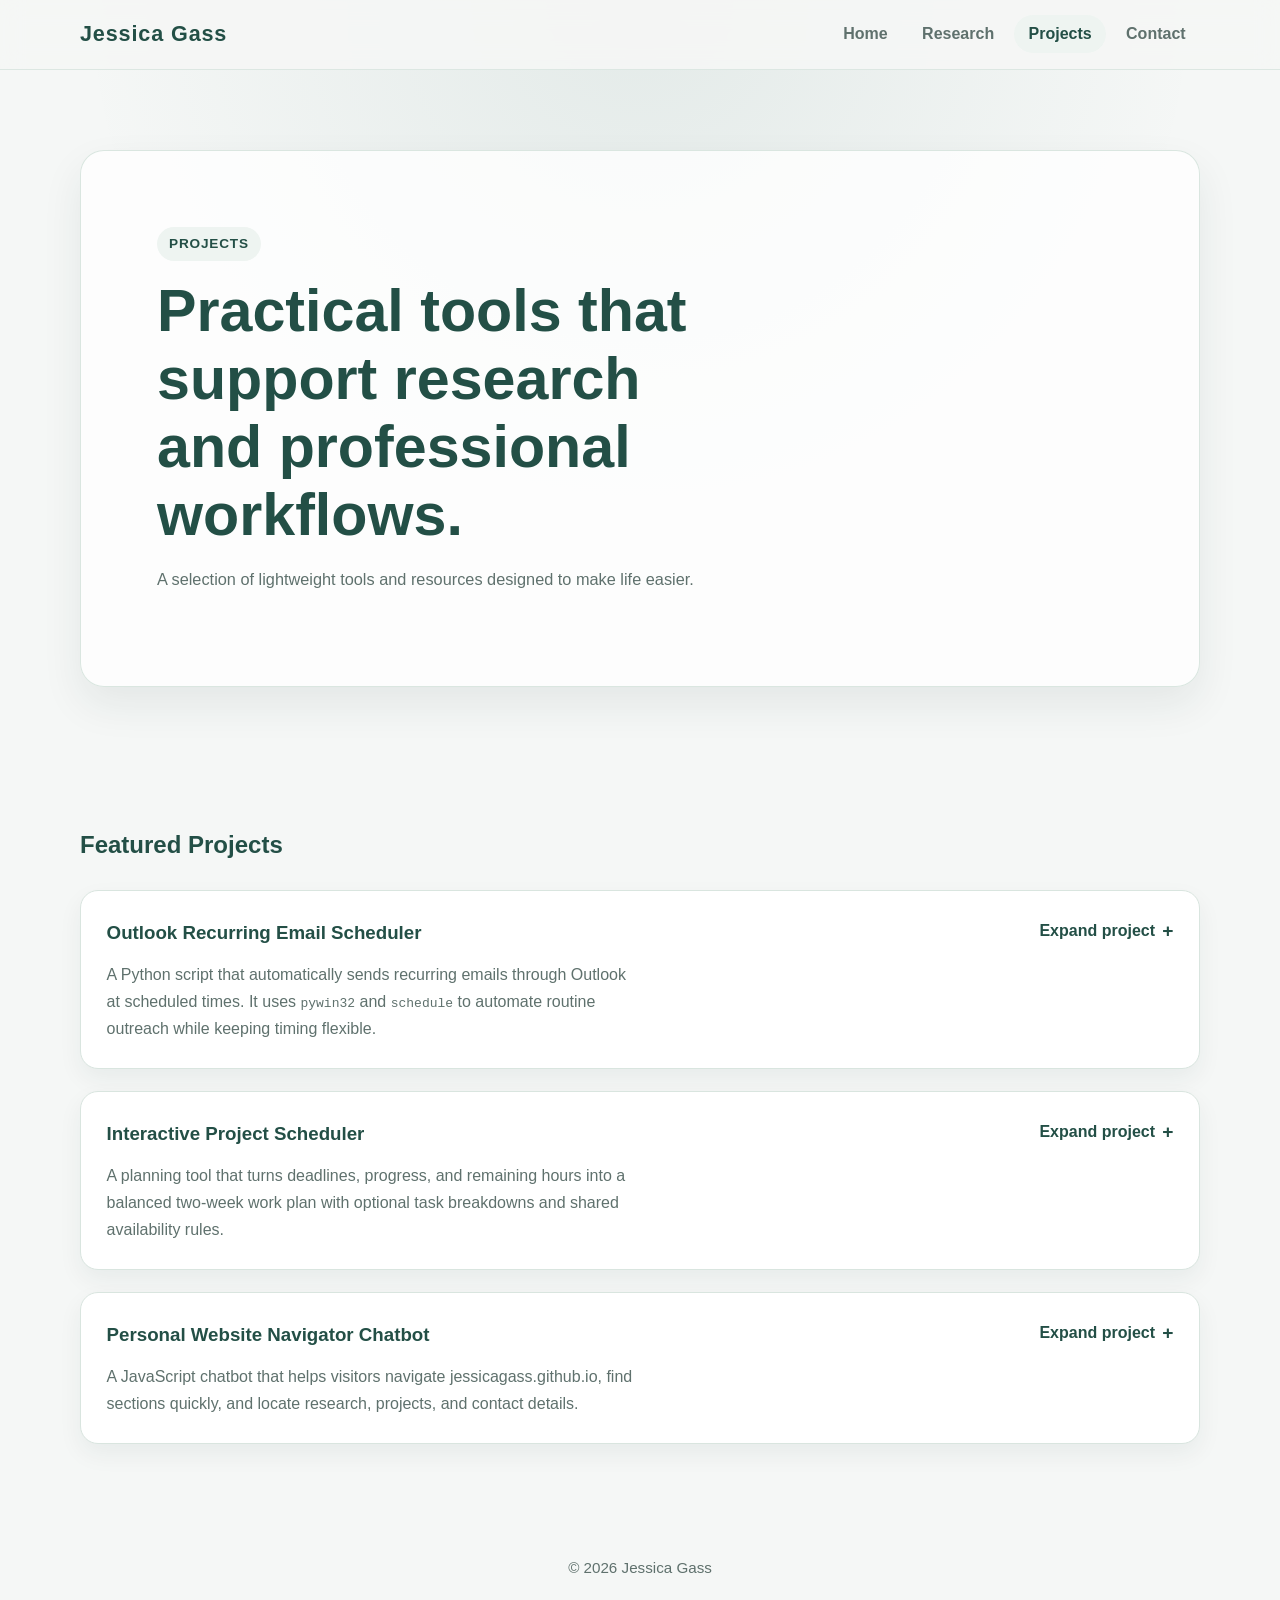
==== commit b2f2e816: "Retarget navigator chatbot to personal site navigation" ====
--- a/projects.html
+++ b/projects.html
@@ -163,9 +163,9 @@
           <details class="card project-card volunteer-chatbot-card">
             <summary class="project-card-summary">
               <div>
-                <h3>GitHub Website Navigator Chatbot</h3>
+                <h3>Personal Website Navigator Chatbot</h3>
                 <p>
-                  A JavaScript chatbot that helps users navigate GitHub’s web interface, find the right pages quickly, and understand common workflows like repositories, issues, pull requests, and settings.
+                  A JavaScript chatbot that helps visitors navigate jessicagass.github.io, find sections quickly, and locate research, projects, and contact details.
                 </p>
               </div>
               <span class="project-card-toggle" aria-hidden="true">Expand project</span>
@@ -173,16 +173,16 @@
 
             <div class="project-card-body volunteer-chatbot-body">
               <div class="panel volunteer-chatbot-panel">
-                <h2>Ask the GitHub Navigator chatbot</h2>
+                <h2>Ask the Website Navigator chatbot</h2>
                 <p class="lead">
-                  Ask where to click on GitHub.com for common tasks. The chatbot gives concise navigation steps and links to relevant GitHub pages and docs.
+                  Ask where to click on this site. The chatbot gives concise navigation steps and links to relevant pages and sections.
                 </p>
 
-                <div class="chatbox-shell" role="region" aria-label="GitHub Navigator Chat">
+                <div class="chatbox-shell" role="region" aria-label="Website Navigator Chat">
                   <div class="chatbox-header">
                     <span class="chatbox-indicator" aria-hidden="true"></span>
                     <div>
-                      <p class="chatbox-title">GitHub Navigator</p>
+                      <p class="chatbox-title">Website Navigator</p>
                       <p class="chatbox-subtitle">Online now</p>
                     </div>
                   </div>
@@ -365,72 +365,53 @@
     });
 
     const volunteerChatOpeners = [
-      "Hey! I’m GitHub Navigator 👋 Ask me where to click on GitHub.com and I’ll map out the fastest path.",
-      "Try prompts like: 'How do I open pull requests?', 'Where are repository settings?', or 'How can I find Actions logs?'.",
+      "Hey! I’m your website navigation helper 👋 Ask me how to find things on jessicagass.github.io.",
+      "Try prompts like: 'Where is your contact info?', 'How do I get to Research?', or 'Where is the scheduler tool?'.",
     ];
 
-    const githubDocsHome = { label: "GitHub Docs", url: "https://docs.github.com" };
-    const githubNavigatorKnowledge = [
+    const websiteHome = { label: "Home", url: "index.html" };
+    const websiteNavigationKnowledge = [
       {
-        keywords: ["repository", "repo", "code tab", "default branch"],
-        answer: "Open a repository, then use the top tabs: Code, Issues, Pull requests, Actions, Projects, Security, and Insights.",
+        keywords: ["home", "landing", "main page", "about"],
+        answer: "Use Home in the top navigation to return to the main page with your intro, focus areas, and About Me section.",
         paths: [
-          { label: "Your repositories", url: "https://github.com/repositories" },
-          { label: "Managing a repository", url: "https://docs.github.com/repositories" },
+          { label: "Home page", url: "index.html" },
         ],
       },
       {
-        keywords: ["issue", "issues", "bug", "ticket"],
-        answer: "Go to the repository > Issues tab > New issue. You can apply labels, assignees, milestones, and templates from the sidebar.",
+        keywords: ["research", "publication", "conference", "under review", "paper"],
+        answer: "Open the Research page from the top nav to find research areas, publications, conference presentations, and work under review.",
         paths: [
-          { label: "Issues quickstart", url: "https://docs.github.com/issues/tracking-your-work-with-issues/quickstart" },
-          { label: "GitHub Issues", url: "https://github.com/issues" },
+          { label: "Research page", url: "research.html" },
         ],
       },
       {
-        keywords: ["pull request", "pr", "merge"],
-        answer: "Open your repo > Pull requests > New pull request, choose base/compare branches, then create and review checks before merging.",
+        keywords: ["project", "projects", "tool", "scheduler", "chatbot", "download code"],
+        answer: "Open the Projects page to access project cards, including the Outlook scheduler download, the interactive project scheduler, and this navigation chatbot.",
         paths: [
-          { label: "Creating a pull request", url: "https://docs.github.com/pull-requests/collaborating-with-pull-requests/proposing-changes-to-your-work-with-pull-requests/creating-a-pull-request" },
-          { label: "Pull requests dashboard", url: "https://github.com/pulls" },
+          { label: "Projects page", url: "projects.html" },
         ],
       },
       {
-        keywords: ["actions", "workflow", "ci", "logs", "run"],
-        answer: "Use the Actions tab inside a repository to view workflow runs, open a run, and inspect each job’s logs and artifacts.",
+        keywords: ["contact", "email", "linkedin", "get in touch", "reach"],
+        answer: "From Home, use Contact in the top nav (or Get in Touch) to jump to the contact section with email, location, and LinkedIn.",
         paths: [
-          { label: "GitHub Actions docs", url: "https://docs.github.com/actions" },
-          { label: "Actions dashboard", url: "https://github.com/actions" },
+          { label: "Contact section", url: "index.html#contact" },
+          { label: "LinkedIn profile", url: "https://www.linkedin.com/in/jessica-gass-5a269016b/" },
         ],
       },
       {
-        keywords: ["branch", "branches", "create branch", "switch branch"],
-        answer: "In the repo Code tab, click the branch selector near the file list, then create or switch branches from the dropdown.",
+        keywords: ["clear", "reset chat", "start over", "new question"],
+        answer: "Use the Clear button below the chat input to reset this conversation and restore the starter prompts.",
         paths: [
-          { label: "About branches", url: "https://docs.github.com/repositories/configuring-branches-and-merges-in-your-repository/managing-branches-in-your-repository/about-branches" },
+          { label: "Projects page (chatbot)", url: "projects.html" },
         ],
       },
       {
-        keywords: ["settings", "permissions", "collaborator", "access", "teams"],
-        answer: "Go to the repository > Settings. For access control, open Collaborators & teams (or Manage access depending on repo type).",
+        keywords: ["save schedule", "download schedule", "reset scheduler", "availability", "rest days", "meeting days"],
+        answer: "On the Interactive Project Scheduler card, enter availability settings, add projects, then use Save Schedule, Download Schedule, or Reset Scheduler buttons.",
         paths: [
-          { label: "Repository settings", url: "https://docs.github.com/repositories/managing-your-repositorys-settings-and-features" },
-        ],
-      },
-      {
-        keywords: ["profile", "account", "avatar", "bio"],
-        answer: "Click your profile photo (top-right) to open account menus. Visit Your profile to edit your bio, pinned repos, and activity overview.",
-        paths: [
-          { label: "Your profile", url: "https://github.com/settings/profile" },
-          { label: "Personal settings", url: "https://github.com/settings" },
-        ],
-      },
-      {
-        keywords: ["notification", "notifications", "watch", "inbox"],
-        answer: "Use the Notifications inbox to track mentions, reviews, and subscribed updates. Filter by reason to reduce noise.",
-        paths: [
-          { label: "Notifications inbox", url: "https://github.com/notifications" },
-          { label: "Notifications docs", url: "https://docs.github.com/account-and-profile/managing-subscriptions-and-notifications-on-github" },
+          { label: "Projects page (scheduler)", url: "projects.html" },
         ],
       },
     ];
@@ -442,7 +423,7 @@
     function appendVolunteerChatMessage(role, content) {
       const message = document.createElement("div");
       message.className = `volunteer-chat-message ${role}`;
-      const roleLabel = role === "bot" ? "GitHub Navigator" : "You";
+      const roleLabel = role === "bot" ? "Website Navigator" : "You";
 
       const author = document.createElement("span");
       author.className = "volunteer-chat-author";
@@ -494,19 +475,19 @@
 
     function getVolunteerBotReply(question) {
       const input = question.toLowerCase();
-      const matches = githubNavigatorKnowledge.filter((entry) =>
+      const matches = websiteNavigationKnowledge.filter((entry) =>
         entry.keywords.some((keyword) => input.includes(keyword))
       );
-      const sourceLinks = buildGitHubSources(input, matches);
+      const sourceLinks = buildWebsiteSources(input, matches);
 
       if (!matches.length) {
         return createVolunteerReply(
-          "I can help you navigate GitHub.com. Tell me your goal (for example: open issues, create a PR, find Actions logs, edit profile, or manage repository settings).",
-          [githubDocsHome, ...sourceLinks],
+          "I can help you navigate jessicagass.github.io. Tell me what you want to find (for example: Research, Projects tools, or Contact info).",
+          [websiteHome, ...sourceLinks],
           [
-            "Open github.com and sign in.",
-            "Use the top search bar to locate the repository or user.",
-            "Use repository tabs (Code, Issues, Pull requests, Actions, Settings) to complete your task.",
+            "Use the top navigation links (Home, Research, Projects, Contact).",
+            "If you need email or LinkedIn, open Contact from the Home page.",
+            "If you need tools, open Projects and expand the project cards.",
           ]
         );
       }
@@ -514,47 +495,41 @@
       return createVolunteerReply(
         matches.map((entry) => entry.answer).join(" "),
         sourceLinks,
-        buildGitHubActionSteps(input, matches[0])
+        buildWebsiteActionSteps(matches[0])
       );
     }
 
-    function buildGitHubActionSteps(input, match) {
-      const repoHint = extractRepoHint(input);
-      const repoStep = repoHint
-        ? `Open repository: ${repoHint}.`
-        : "Open the target repository from search or your profile.";
-
+    function buildWebsiteActionSteps(match) {
       const baseSteps = [
-        "Sign in at github.com.",
-        repoStep,
+        "Open jessicagass.github.io.",
+        "Use the top navigation bar to jump to the right page.",
       ];
 
       if (!match) {
-        return [...baseSteps, "Use the tab that matches your task (Issues, Pull requests, Actions, or Settings)."];
-      }
-
-      if (match.keywords.includes("issue")) {
-        return [...baseSteps, "Open the Issues tab.", "Click New issue and complete the template."];
-      }
-      if (match.keywords.includes("pull request")) {
-        return [...baseSteps, "Open Pull requests.", "Click New pull request and choose base/compare branches."];
-      }
-      if (match.keywords.includes("actions")) {
-        return [...baseSteps, "Open Actions.", "Select a workflow run to inspect job logs."];
-      }
-      if (match.keywords.includes("settings")) {
-        return [...baseSteps, "Open Settings.", "Choose the specific settings section from the left sidebar."];
-      }
-      return [...baseSteps, "Use the appropriate repository tab to continue the workflow."];
-    }
-
-    function buildGitHubSources(input, matches) {
+        return [...baseSteps, "Open Home, Research, or Projects based on what you need."];
+      }
+
+      if (match.keywords.includes("contact")) {
+        return [...baseSteps, "Open Home.", "Click Contact in the navigation (or Get in Touch) to jump to contact details."];
+      }
+      if (match.keywords.includes("research")) {
+        return [...baseSteps, "Click Research in the navigation.", "Scroll to find publications, presentations, or under-review work."];
+      }
+      if (match.keywords.includes("project")) {
+        return [...baseSteps, "Click Projects in the navigation.", "Expand the relevant project card to view details and actions."];
+      }
+      if (match.keywords.includes("clear")) {
+        return [...baseSteps, "Go to Projects.", "Use the Clear button in the chatbot card to reset messages."];
+      }
+      return [...baseSteps, "Open the related section and follow the on-page buttons or links."];
+    }
+
+    function buildWebsiteSources(input, matches) {
       const searchText = normalizeSearchTerms(input);
-      const repoHint = extractRepoHint(input);
-      const encodedSearch = encodeURIComponent(repoHint || searchText);
       const links = [
-        githubDocsHome,
-        { label: "GitHub Search", url: `https://github.com/search?q=${encodedSearch}&type=repositories` },
+        websiteHome,
+        { label: "Research", url: "research.html" },
+        { label: "Projects", url: "projects.html" },
       ];
 
       matches.forEach((match) => {
@@ -574,13 +549,7 @@
         .replace(/[^a-z0-9\s]/g, " ")
         .replace(/\s+/g, " ")
         .trim();
-      return cleaned || "github navigation";
-    }
-
-    function extractRepoHint(input) {
-      const locationPattern = /\b(?:repo|repository)\s+([a-z0-9._-]+\/[a-z0-9._-]+)\b/i;
-      const match = input.match(locationPattern);
-      return match ? match[1].trim().replace(/\s+/g, " ") : "";
+      return cleaned || "website navigation";
     }
 
     function resetVolunteerChat() {
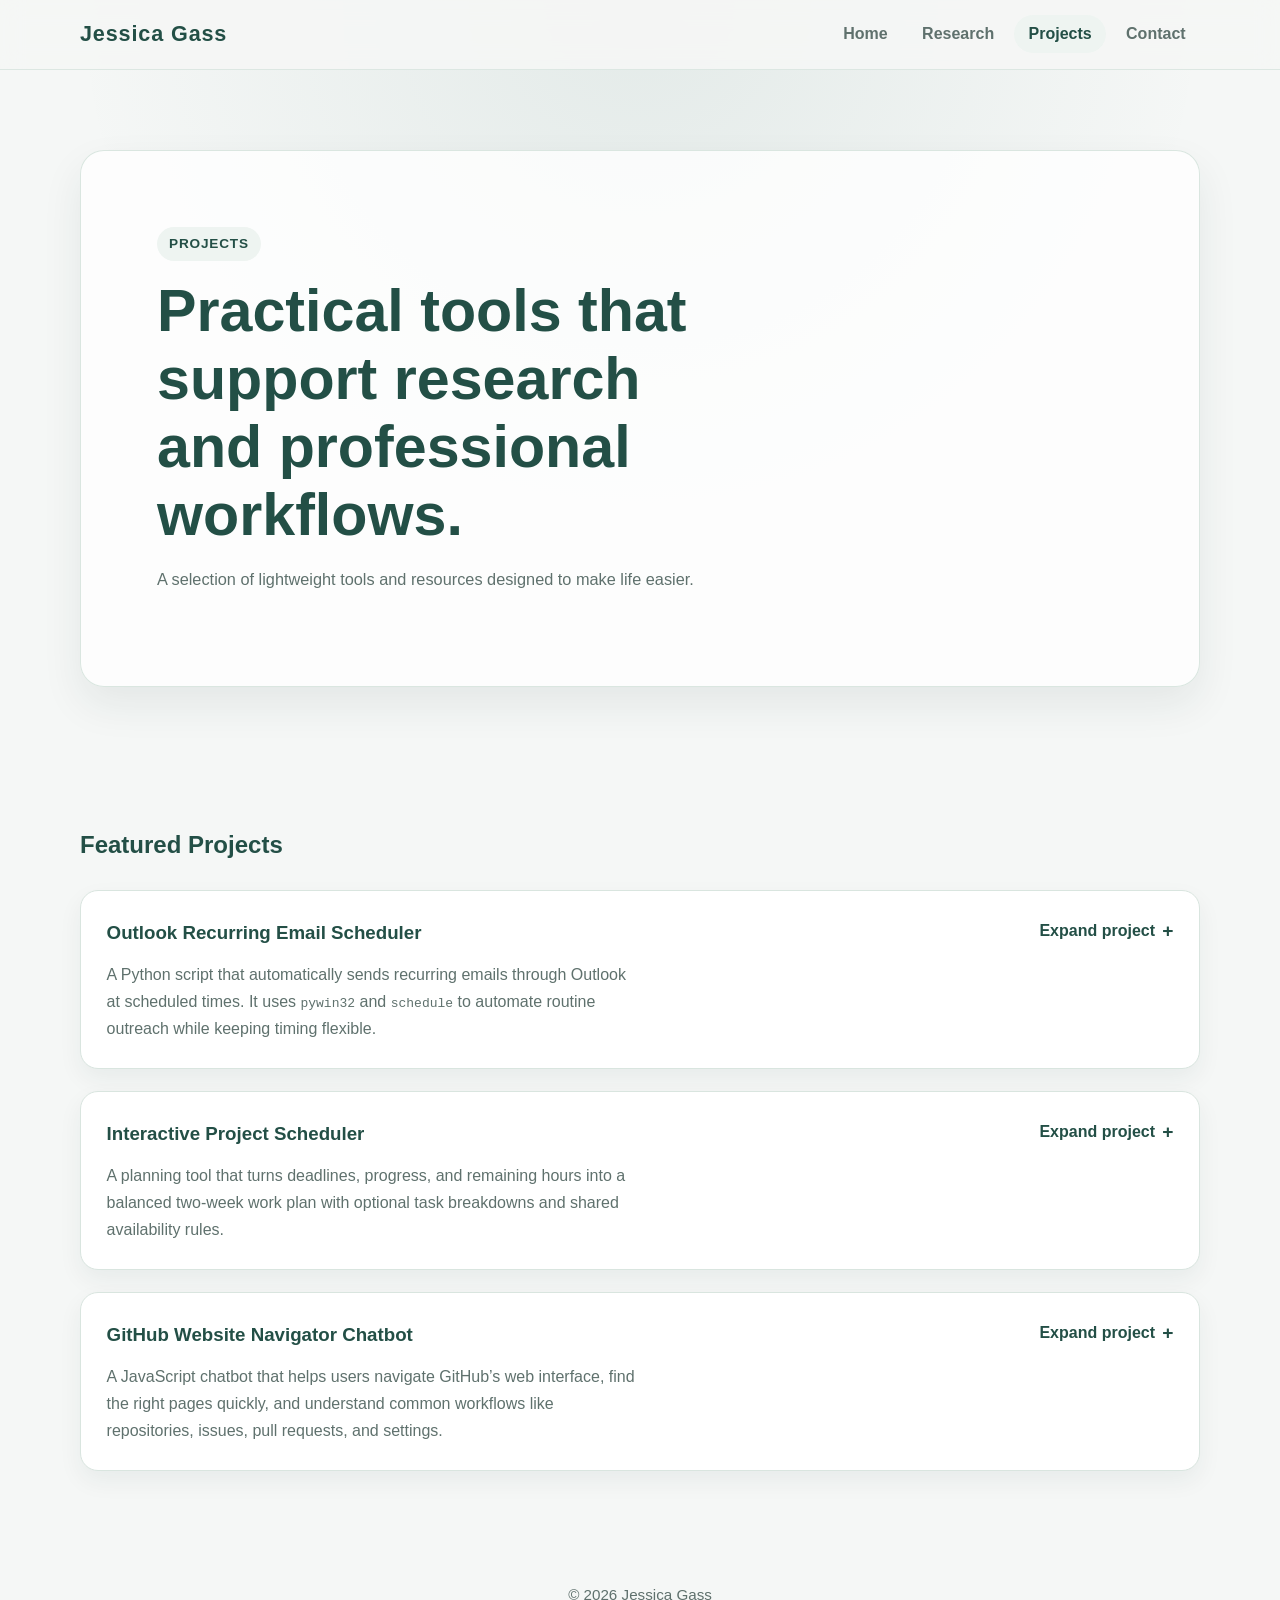
==== commit 33435237: "Revert "Retarget navigator chatbot to jessicagass.github.io navigation"" ====
--- a/projects.html
+++ b/projects.html
@@ -163,9 +163,9 @@
           <details class="card project-card volunteer-chatbot-card">
             <summary class="project-card-summary">
               <div>
-                <h3>Personal Website Navigator Chatbot</h3>
+                <h3>GitHub Website Navigator Chatbot</h3>
                 <p>
-                  A JavaScript chatbot that helps visitors navigate jessicagass.github.io, find sections quickly, and locate research, projects, and contact details.
+                  A JavaScript chatbot that helps users navigate GitHub’s web interface, find the right pages quickly, and understand common workflows like repositories, issues, pull requests, and settings.
                 </p>
               </div>
               <span class="project-card-toggle" aria-hidden="true">Expand project</span>
@@ -173,16 +173,16 @@
 
             <div class="project-card-body volunteer-chatbot-body">
               <div class="panel volunteer-chatbot-panel">
-                <h2>Ask the Website Navigator chatbot</h2>
+                <h2>Ask the GitHub Navigator chatbot</h2>
                 <p class="lead">
-                  Ask where to click on this site. The chatbot gives concise navigation steps and links to relevant pages and sections.
+                  Ask where to click on GitHub.com for common tasks. The chatbot gives concise navigation steps and links to relevant GitHub pages and docs.
                 </p>
 
-                <div class="chatbox-shell" role="region" aria-label="Website Navigator Chat">
+                <div class="chatbox-shell" role="region" aria-label="GitHub Navigator Chat">
                   <div class="chatbox-header">
                     <span class="chatbox-indicator" aria-hidden="true"></span>
                     <div>
-                      <p class="chatbox-title">Website Navigator</p>
+                      <p class="chatbox-title">GitHub Navigator</p>
                       <p class="chatbox-subtitle">Online now</p>
                     </div>
                   </div>
@@ -365,53 +365,72 @@
     });
 
     const volunteerChatOpeners = [
-      "Hey! I’m your website navigation helper 👋 Ask me how to find things on jessicagass.github.io.",
-      "Try prompts like: 'Where is your contact info?', 'How do I get to Research?', or 'Where is the scheduler tool?'.",
+      "Hey! I’m GitHub Navigator 👋 Ask me where to click on GitHub.com and I’ll map out the fastest path.",
+      "Try prompts like: 'How do I open pull requests?', 'Where are repository settings?', or 'How can I find Actions logs?'.",
     ];
 
-    const websiteHome = { label: "Home", url: "index.html" };
-    const websiteNavigationKnowledge = [
+    const githubDocsHome = { label: "GitHub Docs", url: "https://docs.github.com" };
+    const githubNavigatorKnowledge = [
       {
-        keywords: ["home", "landing", "main page", "about"],
-        answer: "Use Home in the top navigation to return to the main page with your intro, focus areas, and About Me section.",
+        keywords: ["repository", "repo", "code tab", "default branch"],
+        answer: "Open a repository, then use the top tabs: Code, Issues, Pull requests, Actions, Projects, Security, and Insights.",
         paths: [
-          { label: "Home page", url: "index.html" },
+          { label: "Your repositories", url: "https://github.com/repositories" },
+          { label: "Managing a repository", url: "https://docs.github.com/repositories" },
         ],
       },
       {
-        keywords: ["research", "publication", "conference", "under review", "paper"],
-        answer: "Open the Research page from the top nav to find research areas, publications, conference presentations, and work under review.",
+        keywords: ["issue", "issues", "bug", "ticket"],
+        answer: "Go to the repository > Issues tab > New issue. You can apply labels, assignees, milestones, and templates from the sidebar.",
         paths: [
-          { label: "Research page", url: "research.html" },
+          { label: "Issues quickstart", url: "https://docs.github.com/issues/tracking-your-work-with-issues/quickstart" },
+          { label: "GitHub Issues", url: "https://github.com/issues" },
         ],
       },
       {
-        keywords: ["project", "projects", "tool", "scheduler", "chatbot", "download code"],
-        answer: "Open the Projects page to access project cards, including the Outlook scheduler download, the interactive project scheduler, and this navigation chatbot.",
+        keywords: ["pull request", "pr", "merge"],
+        answer: "Open your repo > Pull requests > New pull request, choose base/compare branches, then create and review checks before merging.",
         paths: [
-          { label: "Projects page", url: "projects.html" },
+          { label: "Creating a pull request", url: "https://docs.github.com/pull-requests/collaborating-with-pull-requests/proposing-changes-to-your-work-with-pull-requests/creating-a-pull-request" },
+          { label: "Pull requests dashboard", url: "https://github.com/pulls" },
         ],
       },
       {
-        keywords: ["contact", "email", "linkedin", "get in touch", "reach"],
-        answer: "From Home, use Contact in the top nav (or Get in Touch) to jump to the contact section with email, location, and LinkedIn.",
+        keywords: ["actions", "workflow", "ci", "logs", "run"],
+        answer: "Use the Actions tab inside a repository to view workflow runs, open a run, and inspect each job’s logs and artifacts.",
         paths: [
-          { label: "Contact section", url: "index.html#contact" },
-          { label: "LinkedIn profile", url: "https://www.linkedin.com/in/jessica-gass-5a269016b/" },
+          { label: "GitHub Actions docs", url: "https://docs.github.com/actions" },
+          { label: "Actions dashboard", url: "https://github.com/actions" },
         ],
       },
       {
-        keywords: ["clear", "reset chat", "start over", "new question"],
-        answer: "Use the Clear button below the chat input to reset this conversation and restore the starter prompts.",
+        keywords: ["branch", "branches", "create branch", "switch branch"],
+        answer: "In the repo Code tab, click the branch selector near the file list, then create or switch branches from the dropdown.",
         paths: [
-          { label: "Projects page (chatbot)", url: "projects.html" },
+          { label: "About branches", url: "https://docs.github.com/repositories/configuring-branches-and-merges-in-your-repository/managing-branches-in-your-repository/about-branches" },
         ],
       },
       {
-        keywords: ["save schedule", "download schedule", "reset scheduler", "availability", "rest days", "meeting days"],
-        answer: "On the Interactive Project Scheduler card, enter availability settings, add projects, then use Save Schedule, Download Schedule, or Reset Scheduler buttons.",
+        keywords: ["settings", "permissions", "collaborator", "access", "teams"],
+        answer: "Go to the repository > Settings. For access control, open Collaborators & teams (or Manage access depending on repo type).",
         paths: [
-          { label: "Projects page (scheduler)", url: "projects.html" },
+          { label: "Repository settings", url: "https://docs.github.com/repositories/managing-your-repositorys-settings-and-features" },
+        ],
+      },
+      {
+        keywords: ["profile", "account", "avatar", "bio"],
+        answer: "Click your profile photo (top-right) to open account menus. Visit Your profile to edit your bio, pinned repos, and activity overview.",
+        paths: [
+          { label: "Your profile", url: "https://github.com/settings/profile" },
+          { label: "Personal settings", url: "https://github.com/settings" },
+        ],
+      },
+      {
+        keywords: ["notification", "notifications", "watch", "inbox"],
+        answer: "Use the Notifications inbox to track mentions, reviews, and subscribed updates. Filter by reason to reduce noise.",
+        paths: [
+          { label: "Notifications inbox", url: "https://github.com/notifications" },
+          { label: "Notifications docs", url: "https://docs.github.com/account-and-profile/managing-subscriptions-and-notifications-on-github" },
         ],
       },
     ];
@@ -423,7 +442,7 @@
     function appendVolunteerChatMessage(role, content) {
       const message = document.createElement("div");
       message.className = `volunteer-chat-message ${role}`;
-      const roleLabel = role === "bot" ? "Website Navigator" : "You";
+      const roleLabel = role === "bot" ? "GitHub Navigator" : "You";
 
       const author = document.createElement("span");
       author.className = "volunteer-chat-author";
@@ -475,19 +494,19 @@
 
     function getVolunteerBotReply(question) {
       const input = question.toLowerCase();
-      const matches = websiteNavigationKnowledge.filter((entry) =>
+      const matches = githubNavigatorKnowledge.filter((entry) =>
         entry.keywords.some((keyword) => input.includes(keyword))
       );
-      const sourceLinks = buildWebsiteSources(input, matches);
+      const sourceLinks = buildGitHubSources(input, matches);
 
       if (!matches.length) {
         return createVolunteerReply(
-          "I can help you navigate jessicagass.github.io. Tell me what you want to find (for example: Research, Projects tools, or Contact info).",
-          [websiteHome, ...sourceLinks],
+          "I can help you navigate GitHub.com. Tell me your goal (for example: open issues, create a PR, find Actions logs, edit profile, or manage repository settings).",
+          [githubDocsHome, ...sourceLinks],
           [
-            "Use the top navigation links (Home, Research, Projects, Contact).",
-            "If you need email or LinkedIn, open Contact from the Home page.",
-            "If you need tools, open Projects and expand the project cards.",
+            "Open github.com and sign in.",
+            "Use the top search bar to locate the repository or user.",
+            "Use repository tabs (Code, Issues, Pull requests, Actions, Settings) to complete your task.",
           ]
         );
       }
@@ -495,41 +514,47 @@
       return createVolunteerReply(
         matches.map((entry) => entry.answer).join(" "),
         sourceLinks,
-        buildWebsiteActionSteps(matches[0])
+        buildGitHubActionSteps(input, matches[0])
       );
     }
 
-    function buildWebsiteActionSteps(match) {
+    function buildGitHubActionSteps(input, match) {
+      const repoHint = extractRepoHint(input);
+      const repoStep = repoHint
+        ? `Open repository: ${repoHint}.`
+        : "Open the target repository from search or your profile.";
+
       const baseSteps = [
-        "Open jessicagass.github.io.",
-        "Use the top navigation bar to jump to the right page.",
+        "Sign in at github.com.",
+        repoStep,
       ];
 
       if (!match) {
-        return [...baseSteps, "Open Home, Research, or Projects based on what you need."];
-      }
-
-      if (match.keywords.includes("contact")) {
-        return [...baseSteps, "Open Home.", "Click Contact in the navigation (or Get in Touch) to jump to contact details."];
-      }
-      if (match.keywords.includes("research")) {
-        return [...baseSteps, "Click Research in the navigation.", "Scroll to find publications, presentations, or under-review work."];
-      }
-      if (match.keywords.includes("project")) {
-        return [...baseSteps, "Click Projects in the navigation.", "Expand the relevant project card to view details and actions."];
-      }
-      if (match.keywords.includes("clear")) {
-        return [...baseSteps, "Go to Projects.", "Use the Clear button in the chatbot card to reset messages."];
-      }
-      return [...baseSteps, "Open the related section and follow the on-page buttons or links."];
-    }
-
-    function buildWebsiteSources(input, matches) {
+        return [...baseSteps, "Use the tab that matches your task (Issues, Pull requests, Actions, or Settings)."];
+      }
+
+      if (match.keywords.includes("issue")) {
+        return [...baseSteps, "Open the Issues tab.", "Click New issue and complete the template."];
+      }
+      if (match.keywords.includes("pull request")) {
+        return [...baseSteps, "Open Pull requests.", "Click New pull request and choose base/compare branches."];
+      }
+      if (match.keywords.includes("actions")) {
+        return [...baseSteps, "Open Actions.", "Select a workflow run to inspect job logs."];
+      }
+      if (match.keywords.includes("settings")) {
+        return [...baseSteps, "Open Settings.", "Choose the specific settings section from the left sidebar."];
+      }
+      return [...baseSteps, "Use the appropriate repository tab to continue the workflow."];
+    }
+
+    function buildGitHubSources(input, matches) {
       const searchText = normalizeSearchTerms(input);
+      const repoHint = extractRepoHint(input);
+      const encodedSearch = encodeURIComponent(repoHint || searchText);
       const links = [
-        websiteHome,
-        { label: "Research", url: "research.html" },
-        { label: "Projects", url: "projects.html" },
+        githubDocsHome,
+        { label: "GitHub Search", url: `https://github.com/search?q=${encodedSearch}&type=repositories` },
       ];
 
       matches.forEach((match) => {
@@ -549,7 +574,13 @@
         .replace(/[^a-z0-9\s]/g, " ")
         .replace(/\s+/g, " ")
         .trim();
-      return cleaned || "website navigation";
+      return cleaned || "github navigation";
+    }
+
+    function extractRepoHint(input) {
+      const locationPattern = /\b(?:repo|repository)\s+([a-z0-9._-]+\/[a-z0-9._-]+)\b/i;
+      const match = input.match(locationPattern);
+      return match ? match[1].trim().replace(/\s+/g, " ") : "";
     }
 
     function resetVolunteerChat() {
